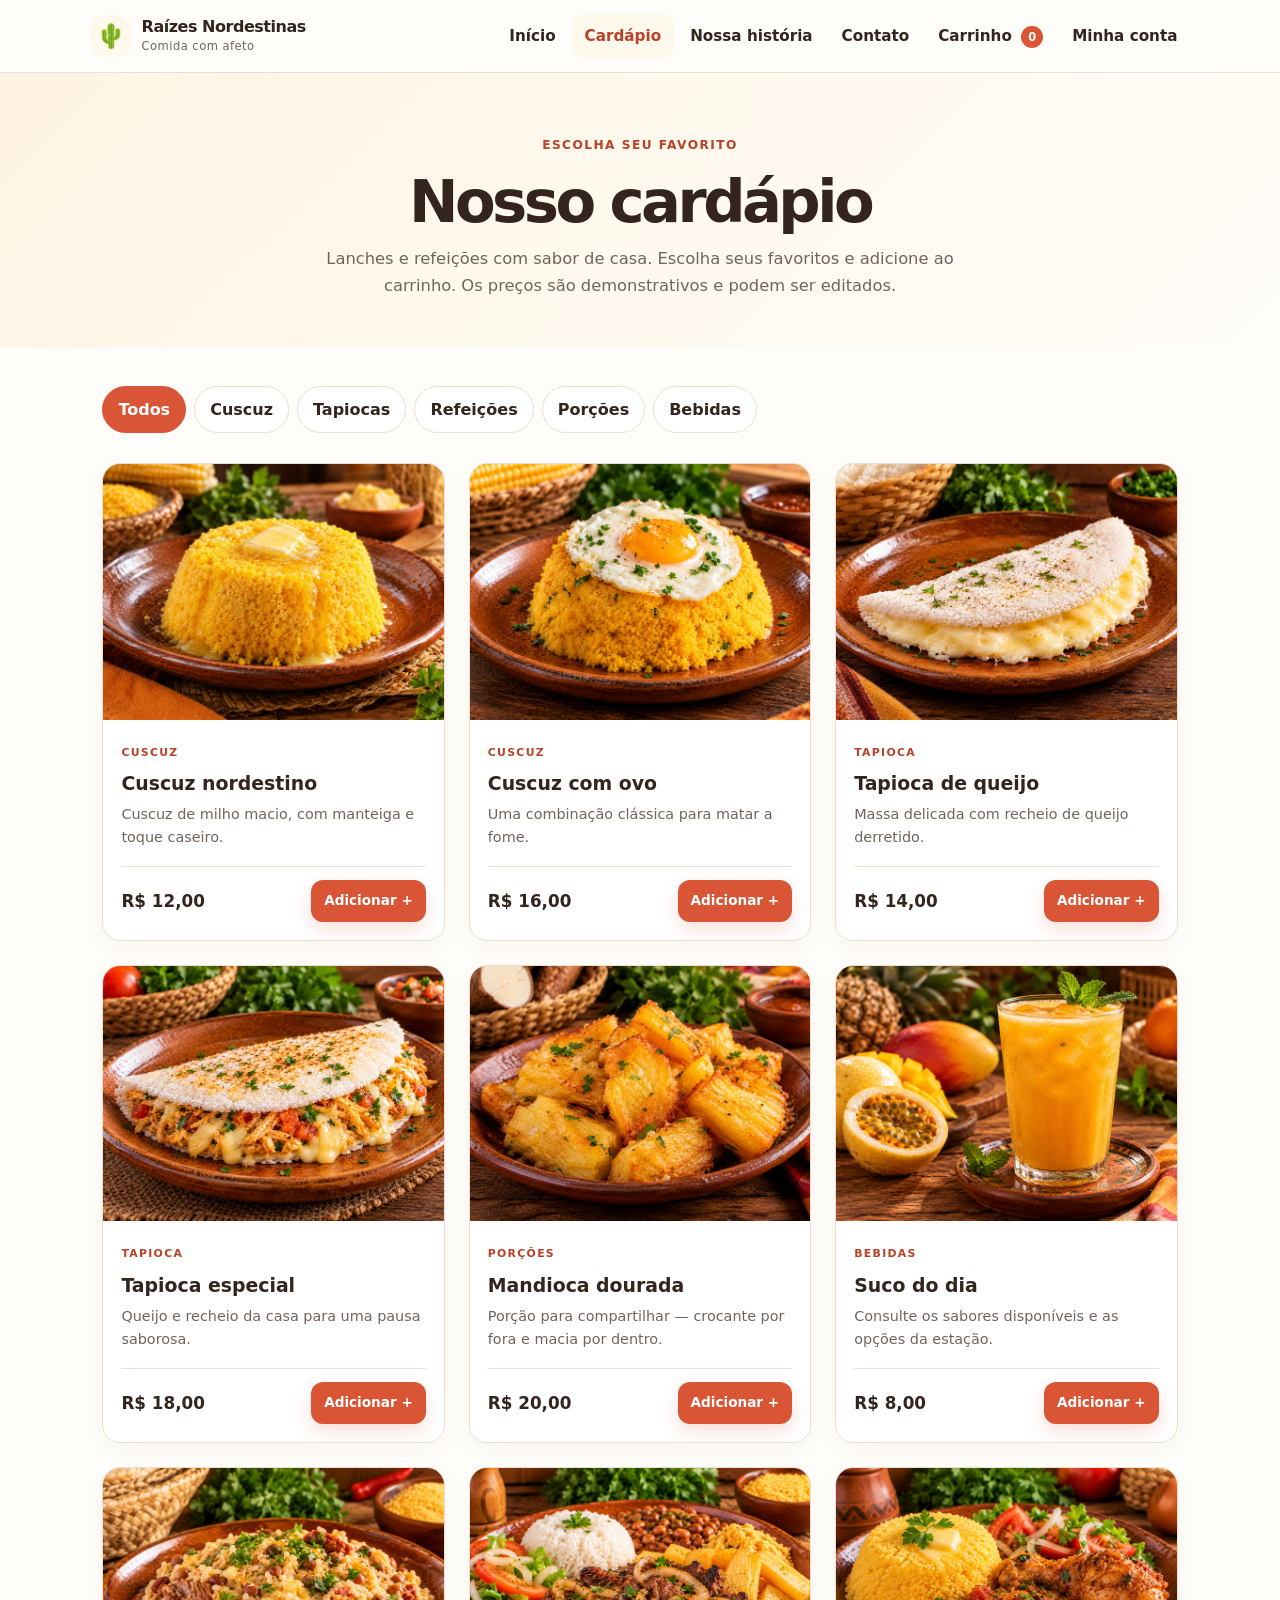
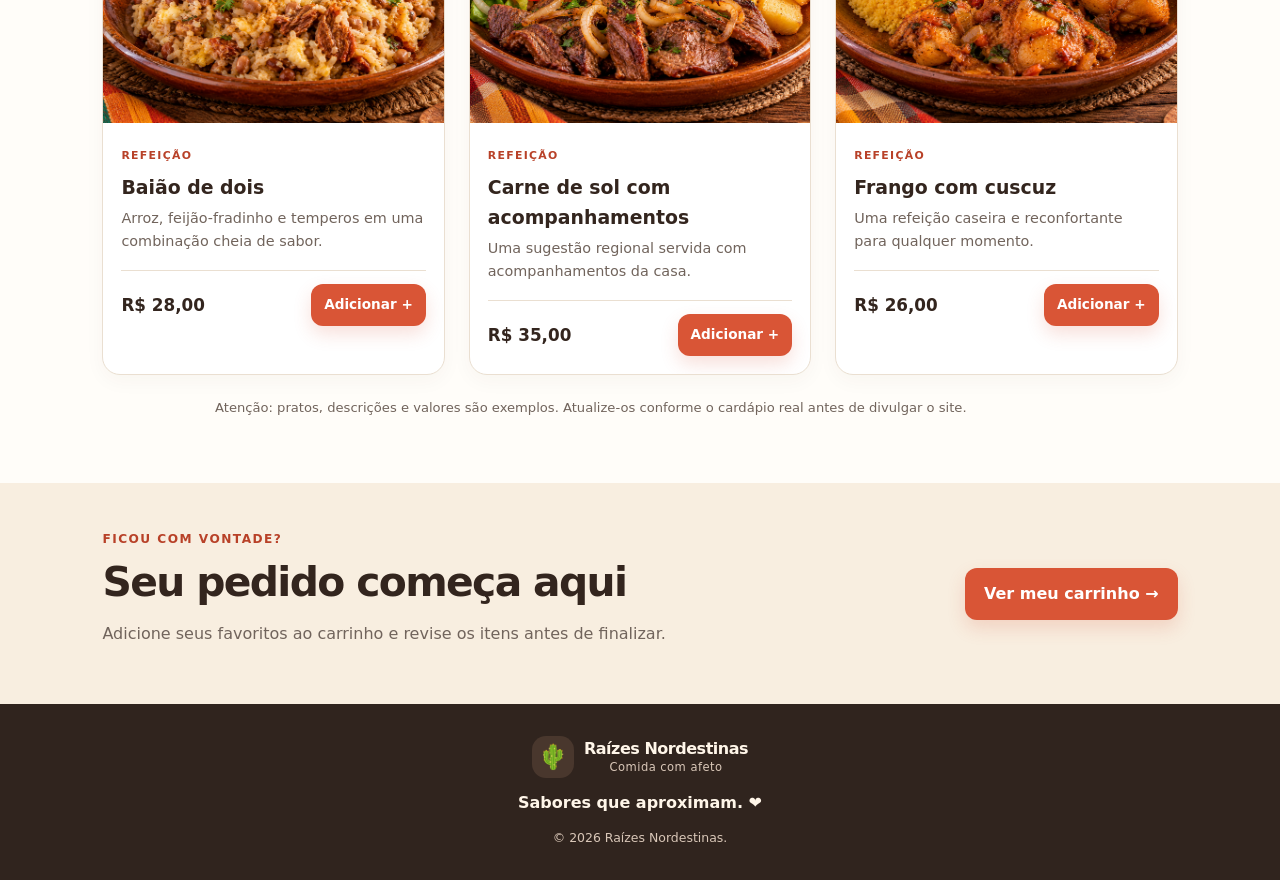
==== cardapio.html @ 8aa953eb "teste de pagamento Projeto final do trabalho teste de pagamento" ====
<!DOCTYPE html>
<html lang="pt-BR">
<head>
  <meta charset="UTF-8"><meta name="viewport" content="width=device-width, initial-scale=1">
  <meta name="description" content="Confira o cardápio de lanches, refeições e sabores nordestinos da Raízes Nordestinas.">
  <title>Cardápio | Raízes Nordestinas</title>
  <link rel="stylesheet" href="CSS/style.css"><script src="JS/script.js" defer></script>
</head>
<body>
  <a class="skip-link" href="#conteudo">Pular para o conteúdo</a>
  <header class="site-header">
    <a class="brand" href="index.html"><span class="brand-mark">🌵</span><span><strong>Raízes Nordestinas</strong><small>Comida com afeto</small></span></a>
    <button class="menu-toggle" aria-label="Abrir menu" aria-expanded="false" aria-controls="site-nav">☰</button>
    <nav class="site-nav" id="site-nav"><a href="index.html">Início</a><a class="active" href="cardapio.html">Cardápio</a><a href="quemsomos.html">Nossa história</a><a href="contato.html">Contato</a><a href="carrinho.html">Carrinho <span class="cart-count" aria-label="itens no carrinho">0</span></a><a href="login.html">Minha conta</a></nav>
  </header>
  <main id="conteudo">
    <section class="page-hero"><span class="eyebrow">Escolha seu favorito</span><h1>Nosso cardápio</h1><p>Lanches e refeições com sabor de casa. Escolha seus favoritos e adicione ao carrinho. Os preços são demonstrativos e podem ser editados.</p></section>
    <section class="menu-section">
      <div class="filter-row" role="group" aria-label="Filtrar itens do cardápio">
        <button class="filter-button active" data-filter="todos">Todos</button>
        <button class="filter-button" data-filter="cuscuz">Cuscuz</button>
        <button class="filter-button" data-filter="tapioca">Tapiocas</button>
        <button class="filter-button" data-filter="refeicoes">Refeições</button><button class="filter-button" data-filter="porcoes">Porções</button>
        <button class="filter-button" data-filter="bebidas">Bebidas</button>
      </div>
      <div class="menu-grid">
        <article class="menu-card" data-category="cuscuz"><div class="menu-art">
    <img
        src="IMAGENS/cardapio/CuscuzManteigaDerretida.png"
        alt="Cuscuz nordestino com manteiga derretida"
        loading="lazy"
    >
</div><div class="menu-card-body"><span class="menu-category">CUSCUZ</span><h2>Cuscuz nordestino</h2><p>Cuscuz de milho macio, com manteiga e toque caseiro.</p><div class="menu-card-bottom"><strong>R$ 12,00</strong><button class="button button-primary add-to-cart" type="button" data-name="Cuscuz nordestino" data-price="12.00">Adicionar +</button></div></div></article>
        <article class="menu-card" data-category="cuscuz"><div class="menu-art">
    <img
        src="IMAGENS/cardapio/CuscuzComOvo.png"
        alt="Cuscuz nordestino com ovo frito por cima"
        loading="lazy"
    >
</div><div class="menu-card-body"><span class="menu-category">CUSCUZ</span><h2>Cuscuz com ovo</h2><p>Uma combinação clássica para matar a fome.</p><div class="menu-card-bottom"><strong>R$ 16,00</strong><button class="button button-primary add-to-cart" type="button" data-name="Cuscuz com ovo" data-price="16.00">Adicionar +</button></div></div></article>
        <article class="menu-card" data-category="tapioca"><div class="menu-art">
    <img
        src="IMAGENS/cardapio/TapiocaRecheada.png"
        alt="Tapioca de queijo"
        loading="lazy"
    >
</div><div class="menu-card-body"><span class="menu-category">TAPIOCA</span><h2>Tapioca de queijo</h2><p>Massa delicada com recheio de queijo derretido.</p><div class="menu-card-bottom"><strong>R$ 14,00</strong><button class="button button-primary add-to-cart" type="button" data-name="Tapioca de queijo" data-price="14.00">Adicionar +</button></div></div></article>
        <article class="menu-card" data-category="tapioca"><div class="menu-art">
    <img
        src="IMAGENS/cardapio/TapiocaEspecial.png"
        alt="Tapioca especial"
        loading="lazy"
    >
</div><div class="menu-card-body"><span class="menu-category">TAPIOCA</span><h2>Tapioca especial</h2><p>Queijo e recheio da casa para uma pausa saborosa.</p><div class="menu-card-bottom"><strong>R$ 18,00</strong><button class="button button-primary add-to-cart" type="button" data-name="Tapioca especial" data-price="18.00">Adicionar +</button></div></div></article>
        <article class="menu-card" data-category="porcoes"><div class="menu-art">
    <img
        src="IMAGENS/cardapio/MandiocaDourada.png"
        alt="Mandioca dourada"
        loading="lazy"
    >
</div><div class="menu-card-body"><span class="menu-category">PORÇÕES</span><h2>Mandioca dourada</h2><p>Porção para compartilhar — crocante por fora e macia por dentro.</p><div class="menu-card-bottom"><strong>R$ 20,00</strong><button class="button button-primary add-to-cart" type="button" data-name="Mandioca dourada" data-price="20.00">Adicionar +</button></div></div></article>
        <article class="menu-card" data-category="bebidas"><div class="menu-art">
    <img
        src="IMAGENS/cardapio/SucoDoDia.png"
        alt="Suco do dia"
        loading="lazy"
    >
</div><div class="menu-card-body"><span class="menu-category">BEBIDAS</span><h2>Suco do dia</h2><p>Consulte os sabores disponíveis e as opções da estação.</p><div class="menu-card-bottom"><strong>R$ 8,00</strong><button class="button button-primary add-to-cart" type="button" data-name="Suco do dia" data-price="8.00">Adicionar +</button></div></div></article>

        <article class="menu-card" data-category="refeicoes"><div class="menu-art">
    <img
        src="IMAGENS/cardapio/BaiãoDeDois.png"
        alt="Baiao de dois com arroz e feijão-fradinho"
        loading="lazy"
    >
</div><div class="menu-card-body"><span class="menu-category">REFEIÇÃO</span><h2>Baião de dois</h2><p>Arroz, feijão-fradinho e temperos em uma combinação cheia de sabor.</p><div class="menu-card-bottom"><strong>R$ 28,00</strong><button class="button button-primary add-to-cart" type="button" data-name="Baião de dois" data-price="28.00">Adicionar +</button></div></div></article>
        <article class="menu-card" data-category="refeicoes"><div class="menu-art">
    <img
        src="IMAGENS/cardapio/CarneDeSol.png"
        alt="Carne de sol com acompanhamentos"
        loading="lazy"
    >
</div><div class="menu-card-body"><span class="menu-category">REFEIÇÃO</span><h2>Carne de sol com acompanhamentos</h2><p>Uma sugestão regional servida com acompanhamentos da casa.</p><div class="menu-card-bottom"><strong>R$ 35,00</strong><button class="button button-primary add-to-cart" type="button" data-name="Carne de sol com acompanhamentos" data-price="35.00">Adicionar +</button></div></div></article>
        <article class="menu-card" data-category="refeicoes"><div class="menu-art">
    <img
        src="IMAGENS/cardapio/FrangoComCuscuz.png"
        alt="Frango com cuscuz"
        loading="lazy"
    >
</div><div class="menu-card-body"><span class="menu-category">REFEIÇÃO</span><h2>Frango com cuscuz</h2><p>Uma refeição caseira e reconfortante para qualquer momento.</p><div class="menu-card-bottom"><strong>R$ 26,00</strong><button class="button button-primary add-to-cart" type="button" data-name="Frango com cuscuz" data-price="26.00">Adicionar +</button></div></div></article>
      </div>
      <p class="menu-disclaimer">Atenção: pratos, descrições e valores são exemplos. Atualize-os conforme o cardápio real antes de divulgar o site.</p>
    </section>
    <section class="order-banner"><div><span class="eyebrow">Ficou com vontade?</span><h2>Seu pedido começa aqui</h2><p>Adicione seus favoritos ao carrinho e revise os itens antes de finalizar.</p></div><a class="button button-primary" href="carrinho.html">Ver meu carrinho →</a></section>
  </main>
  <footer class="site-footer"><a class="brand brand-footer" href="index.html"><span class="brand-mark">🌵</span><span><strong>Raízes Nordestinas</strong><small>Comida com afeto</small></span></a><p>Sabores que aproximam. ❤️</p><small>© <span class="current-year">2026</span> Raízes Nordestinas.</small></footer>
</body>
</html>
---- CSS/style.css ----
/* Raízes Nordestinas — CSS Mobile-First */
:root{--ink:#33251e;--muted:#71645c;--cream:#fff8ed;--paper:#fffdf9;--coral:#d95536;--coral-dark:#b84128;--yellow:#f3bd4f;--green:#526d4d;--line:#eadfd1;--shadow:0 14px 35px rgba(73,43,24,.09)}
*{box-sizing:border-box}
html{scroll-behavior:smooth}
body{margin:0;background:var(--paper);color:var(--ink);font-family:system-ui,-apple-system,BlinkMacSystemFont,"Segoe UI",sans-serif;line-height:1.6}
img{max-width:100%;height:auto}
a{color:inherit}
button,input,textarea,select{font:inherit}
button,a{-webkit-tap-highlight-color:transparent}
a:focus-visible,button:focus-visible,input:focus-visible,textarea:focus-visible,select:focus-visible{outline:3px solid #e6a62d;outline-offset:3px}
.skip-link{position:absolute;left:-9999px;top:0;background:#fff;padding:12px;z-index:100}
.skip-link:focus{left:12px;top:12px}
.site-header{position:relative;z-index:10;display:flex;align-items:center;justify-content:space-between;gap:16px;padding:14px 5%;background:rgba(255,253,249,.97);border-bottom:1px solid var(--line)}
.brand{display:flex;align-items:center;gap:10px;text-decoration:none;min-width:0}
.brand-mark{display:grid;place-items:center;width:42px;height:42px;border-radius:14px;background:var(--cream);font-size:24px}
.brand strong{display:block;font-size:1rem;line-height:1.2;letter-spacing:-.03em}
.brand small{display:block;color:var(--muted);font-size:.72rem;letter-spacing:.04em}
.menu-toggle{display:grid;place-items:center;width:44px;height:44px;border:1px solid var(--line);border-radius:12px;background:white;color:var(--ink);font-size:1.3rem;cursor:pointer}
.site-nav{display:none;position:absolute;top:100%;left:0;right:0;padding:10px 5% 18px;background:var(--paper);border-bottom:1px solid var(--line);box-shadow:var(--shadow)}
.site-nav.open{display:grid;gap:4px}
.site-nav a{text-decoration:none;padding:12px 14px;border-radius:10px;font-size:.95rem;font-weight:650}
.site-nav a:hover,.site-nav a.active{background:var(--cream);color:var(--coral-dark)}
.hero{display:grid;gap:20px;padding:48px 6% 54px;background:radial-gradient(circle at 90% 15%,#f9e6ba 0,transparent 34%),linear-gradient(135deg,#fff8ed,#fffdf9 70%)}
.hero-content{max-width:620px}
.eyebrow{display:inline-block;color:var(--coral-dark);font-size:.76rem;font-weight:800;letter-spacing:.12em;text-transform:uppercase}
.hero h1,.page-hero h1{margin:14px 0;font-size:clamp(2.35rem,10vw,4.6rem);line-height:1.04;letter-spacing:-.06em}
.hero h1 em{color:var(--coral);font-style:normal}
.hero-content>p,.page-hero>p{max-width:550px;color:var(--muted);font-size:1.02rem}
.hero-actions{display:flex;flex-direction:column;align-items:stretch;gap:10px;margin-top:25px}
.button{display:inline-flex;align-items:center;justify-content:center;gap:10px;min-height:48px;padding:12px 18px;border:1px solid transparent;border-radius:12px;text-decoration:none;text-align:center;font-weight:750;cursor:pointer;transition:transform .2s,background .2s}
.button:hover{transform:translateY(-2px)}
.button-primary{background:var(--coral);color:white;box-shadow:0 8px 18px rgba(217,85,54,.18)}
.button-primary:hover{background:var(--coral-dark)}
.button-outline{border-color:#d8c6b4;background:rgba(255,255,255,.65)}
.button-dark{background:var(--ink);color:white}
.hero-note{margin-top:22px;color:var(--muted);font-size:.88rem}
.hero-note span{color:var(--coral)}
.hero-art{position:relative;display:grid;place-items:center;min-height:260px;max-width:480px;width:100%;margin:auto;overflow:hidden;border-radius:35% 35% 28px 28px;background:linear-gradient(145deg,#f6d58d,#e8a05d)}
.sun{position:absolute;top:26px;right:32px;width:74px;height:74px;border-radius:50%;background:#fff0c8}
.plate{position:relative;display:grid;place-items:center;width:min(64vw,245px);aspect-ratio:1;border:12px solid #fff7e8;border-radius:50%;background:#f6e8c9;box-shadow:0 18px 30px #8f4e2533;font-size:clamp(5rem,20vw,8rem)}
.floating-tag{position:absolute;padding:9px 13px;border:1px solid #ffffffa8;border-radius:12px;background:#fffdf3;color:var(--ink);font-size:.8rem;font-weight:750;box-shadow:var(--shadow)}
.tag-one{top:24%;left:5%}.tag-two{right:4%;top:55%}.tag-three{bottom:9%;left:18%}
.section{padding:56px 6%}
.section-light{background:#fff}
.section-heading{text-align:center;max-width:650px;margin:0 auto 30px}
.section-heading h2,.story-strip h2,.about-copy h2,.contact-info h2,.order-banner h2{margin:8px 0 10px;font-size:clamp(1.7rem,6vw,2.55rem);line-height:1.13;letter-spacing:-.04em}
.section-heading p,.story-strip p,.about-copy>p,.contact-info>p,.order-banner p{color:var(--muted)}
.feature-grid{display:grid;grid-template-columns:1fr;gap:15px;max-width:1050px;margin:auto}
.feature-card{padding:24px 22px;border:1px solid var(--line);border-radius:18px;background:var(--paper)}
.food-icon{display:grid;place-items:center;width:58px;height:58px;border-radius:18px;font-size:1.8rem}
.icon-yellow{background:#fff0c7}.icon-coral{background:#ffe0d5}.icon-green{background:#e3ecdc}
.feature-card h3{margin:18px 0 6px;font-size:1.15rem}
.feature-card p{margin:0;color:var(--muted);font-size:.94rem}
.center-action{text-align:center;margin-top:26px}
.story-strip{display:grid;gap:18px;padding:42px 6%;background:#f8eee0}
.story-symbol{display:grid;place-items:center;width:64px;height:64px;border-radius:20px;background:#fff7e7;font-size:2rem}
.story-strip h2{max-width:540px}.story-strip p{max-width:620px;margin-bottom:0}
.text-link,.small-link{color:var(--coral-dark);font-weight:800;text-decoration:none}
.text-link{align-self:center}
.site-footer{display:grid;justify-items:center;gap:12px;padding:28px 6%;background:#30241e;color:#fff6e9;text-align:center}
.brand-footer .brand-mark{background:#49372d}
.brand-footer small{color:#d9c7b8}
.site-footer p{margin:0;font-weight:650}
.site-footer>small{color:#d9c7b8;font-size:.78rem}
.page-hero{padding:46px 6% 40px;text-align:center;background:linear-gradient(135deg,#fff4e3,#fffdf9)}
.page-hero h1{font-size:clamp(2.2rem,9vw,3.7rem)}
.page-hero>p{margin:0 auto;max-width:650px}
.menu-section{padding:28px 5% 55px}
.filter-row{display:flex;gap:8px;overflow-x:auto;padding:4px 0 18px;margin-bottom:12px;scrollbar-width:thin}
.filter-button{flex:0 0 auto;padding:10px 15px;border:1px solid var(--line);border-radius:999px;background:white;color:var(--ink);font-weight:700;cursor:pointer}
.filter-button.active,.filter-button:hover{border-color:var(--coral);background:var(--coral);color:white}
.menu-grid{display:grid;grid-template-columns:1fr;gap:16px}
.menu-card{overflow:hidden;border:1px solid var(--line);border-radius:18px;background:#fff;box-shadow:0 6px 20px rgba(73,43,24,.04)}
.menu-card[hidden]{display:none}
.menu-art{display:grid;place-items:center;min-height:150px;font-size:4.6rem}
.art-yellow{background:#fff0c7}.art-coral{background:#ffe0d5}.art-cream{background:#f8eddb}.art-green{background:#e3ecdc}.art-blue{background:#dcebf0}
.menu-card-body{padding:18px}
.menu-category{font-size:.68rem;font-weight:850;letter-spacing:.12em;color:var(--coral-dark)}
.menu-card h2{margin:5px 0;font-size:1.18rem}
.menu-card p{margin:0 0 17px;color:var(--muted);font-size:.9rem}
.menu-card-bottom{display:flex;align-items:center;justify-content:space-between;gap:10px;flex-wrap:wrap;padding-top:13px;border-top:1px solid var(--line)}
.menu-card-bottom strong{font-size:1.05rem}
.small-link{font-size:.8rem}
.menu-disclaimer{margin:22px auto 0;max-width:850px;color:var(--muted);font-size:.82rem}
.order-banner{display:grid;gap:20px;padding:35px 6%;background:#f8eee0}
.about-layout{display:grid;gap:32px;padding:40px 6% 60px}
.about-art{position:relative;display:grid;place-items:center;min-height:260px;border-radius:24px;background:linear-gradient(145deg,#f6d58d,#e8a05d);overflow:hidden}
.about-sun{position:absolute;top:22px;right:24px;font-size:3rem}
.about-plate{display:grid;place-items:center;width:190px;aspect-ratio:1;border:10px solid #fff7e8;border-radius:50%;background:#f6e8c9;box-shadow:0 18px 30px #8f4e2533;font-size:6rem}
.about-sticker{position:absolute;bottom:15px;left:14px;padding:10px 15px;border-radius:12px;background:#fffdf3;font-weight:800;line-height:1.3;transform:rotate(-5deg)}
.about-copy h2{font-size:clamp(1.8rem,6vw,2.6rem)}
.value-list{display:grid;gap:14px;margin:24px 0}
.value-list>div{display:flex;align-items:flex-start;gap:12px}
.value-list>div>span{display:grid;place-items:center;flex:0 0 42px;height:42px;border-radius:13px;background:var(--cream);font-size:1.35rem}
.value-list p{margin:0;color:var(--muted);font-size:.9rem}
.value-list strong{color:var(--ink)}
.quote-band{padding:38px 6%;background:#f8eee0;text-align:center}
.quote-band p{margin:0 auto 8px;max-width:700px;font-size:clamp(1.4rem,5vw,2rem);font-weight:800;line-height:1.25;letter-spacing:-.03em}
.quote-band span{color:var(--muted);font-size:.9rem}
.contact-layout{display:grid;gap:28px;padding:35px 6% 60px}
.contact-info{padding:10px 0}
.contact-item{display:flex;gap:14px;align-items:flex-start;margin-top:20px}
.contact-item>span{display:grid;place-items:center;flex:0 0 46px;height:46px;border-radius:14px;background:var(--cream);font-size:1.3rem}
.contact-item strong{display:block}
.contact-item p{margin:3px 0 0;color:var(--muted);font-size:.9rem}
.contact-form{display:grid;gap:9px;padding:22px;border:1px solid var(--line);border-radius:20px;background:#fff;box-shadow:var(--shadow)}
.contact-form h2{margin:0;font-size:1.45rem}
.contact-form>p{margin:0 0 8px;color:var(--muted);font-size:.85rem}
.contact-form label{font-size:.87rem;font-weight:750}
.contact-form input,.contact-form textarea,.contact-form select{width:100%;min-height:46px;padding:11px 12px;border:1px solid #d9cec2;border-radius:10px;background:#fffdf9;color:var(--ink)}
.contact-form textarea{resize:vertical}
.contact-form .button{width:100%;margin-top:6px}
.form-feedback{color:var(--green);font-size:.88rem}
@media(min-width:600px){
 .hero{padding-top:62px;padding-bottom:64px}
 .hero-actions{flex-direction:row;align-items:center;flex-wrap:wrap}
 .hero-art{min-height:340px}
 .feature-grid{grid-template-columns:repeat(3,minmax(0,1fr))}
 .menu-grid{grid-template-columns:repeat(2,minmax(0,1fr))}
 .story-strip{grid-template-columns:auto 1fr;align-items:center}
 .story-strip .text-link{grid-column:2}
 .order-banner{grid-template-columns:1fr auto;align-items:center}
 .contact-form{padding:28px}
}
@media(min-width:800px){
 .site-header{padding:14px 7%}
 .menu-toggle{display:none}
 .site-nav{position:static;display:flex;align-items:center;gap:3px;padding:0;border:0;box-shadow:none;background:transparent}
 .site-nav a{padding:10px 13px}
 .hero{grid-template-columns:1.05fr .95fr;align-items:center;gap:38px;padding:72px 8%}
 .hero-art{min-height:390px}
 .section{padding:72px 8%}
 .story-strip{padding:48px 8%;grid-template-columns:auto 1fr auto;gap:24px}
 .story-strip .text-link{grid-column:auto}
 .page-hero{padding:58px 8% 48px}
 .menu-section{padding:35px 8% 65px}
 .menu-grid{grid-template-columns:repeat(3,minmax(0,1fr));gap:20px}
 .menu-art{min-height:170px}
 .order-banner{padding:42px 8%}
 .about-layout{grid-template-columns:.9fr 1.1fr;align-items:center;gap:55px;padding:60px 8% 75px}
 .about-art{min-height:430px}
 .about-plate{width:250px;font-size:8rem}
 .contact-layout{grid-template-columns:1fr 1fr;gap:60px;padding:50px 8% 75px}
 .contact-info{padding:22px 0}
 .site-footer{padding:32px 8%}
}
@media(min-width:1100px){
 .hero{padding-left:max(8%,calc((100% - 1180px)/2));padding-right:max(8%,calc((100% - 1180px)/2))}
 .hero-art{max-width:500px}
 .menu-grid{gap:24px}
}
@media(prefers-reduced-motion:reduce){html{scroll-behavior:auto}*,*::before,*::after{transition:none!important}}

/* Carrinho e pedidos — Mobile-First */
.cart-count{display:inline-grid;place-items:center;min-width:22px;height:22px;padding:0 5px;margin-left:4px;border-radius:999px;background:var(--coral);color:#fff;font-size:.72rem;font-weight:800}
.menu-card-bottom{display:flex;flex-wrap:wrap;align-items:center;justify-content:space-between;gap:10px}
.menu-card-bottom .button{min-height:40px;padding:9px 12px;font-size:.85rem}
.cart-page{max-width:1000px;margin:0 auto;padding:28px 5% 60px}
.cart-list{display:grid;gap:12px;margin:20px 0}
.cart-item{display:grid;grid-template-columns:1fr auto;gap:12px;align-items:center;padding:16px;border:1px solid var(--line);border-radius:16px;background:#fff}
.cart-item h2{margin:0;font-size:1rem}
.cart-item p{margin:4px 0 0;color:var(--muted);font-size:.88rem}
.cart-controls{display:flex;align-items:center;justify-content:flex-end;gap:8px;flex-wrap:wrap}
.qty-btn,.remove-btn{min-width:36px;min-height:36px;border:1px solid var(--line);border-radius:10px;background:var(--cream);cursor:pointer;font-weight:800}
.remove-btn{padding:0 10px;color:var(--coral-dark)}
.cart-summary{padding:20px;border-radius:18px;background:var(--cream)}
.summary-line{display:flex;justify-content:space-between;gap:14px;padding:7px 0}
.summary-total{margin-top:8px;padding-top:14px;border-top:1px solid var(--line);font-size:1.2rem;font-weight:850}
.checkout-form{display:grid;gap:12px;margin-top:20px}
.checkout-form label{display:grid;gap:6px;font-weight:700;font-size:.9rem}
.checkout-form input,.checkout-form textarea,.checkout-form select{width:100%;min-height:46px;padding:11px 12px;border:1px solid #d9c9b8;border-radius:10px;background:#fff}
.empty-cart{padding:32px 20px;border:1px dashed #d8c6b4;border-radius:16px;text-align:center}
.empty-cart p{color:var(--muted)}
.cart-notice{margin:12px 0;color:var(--green);font-weight:700}
@media(min-width:560px){.cart-item{grid-template-columns:minmax(0,1fr) auto}.checkout-form{grid-template-columns:1fr 1fr}.checkout-form .full-width{grid-column:1/-1}}
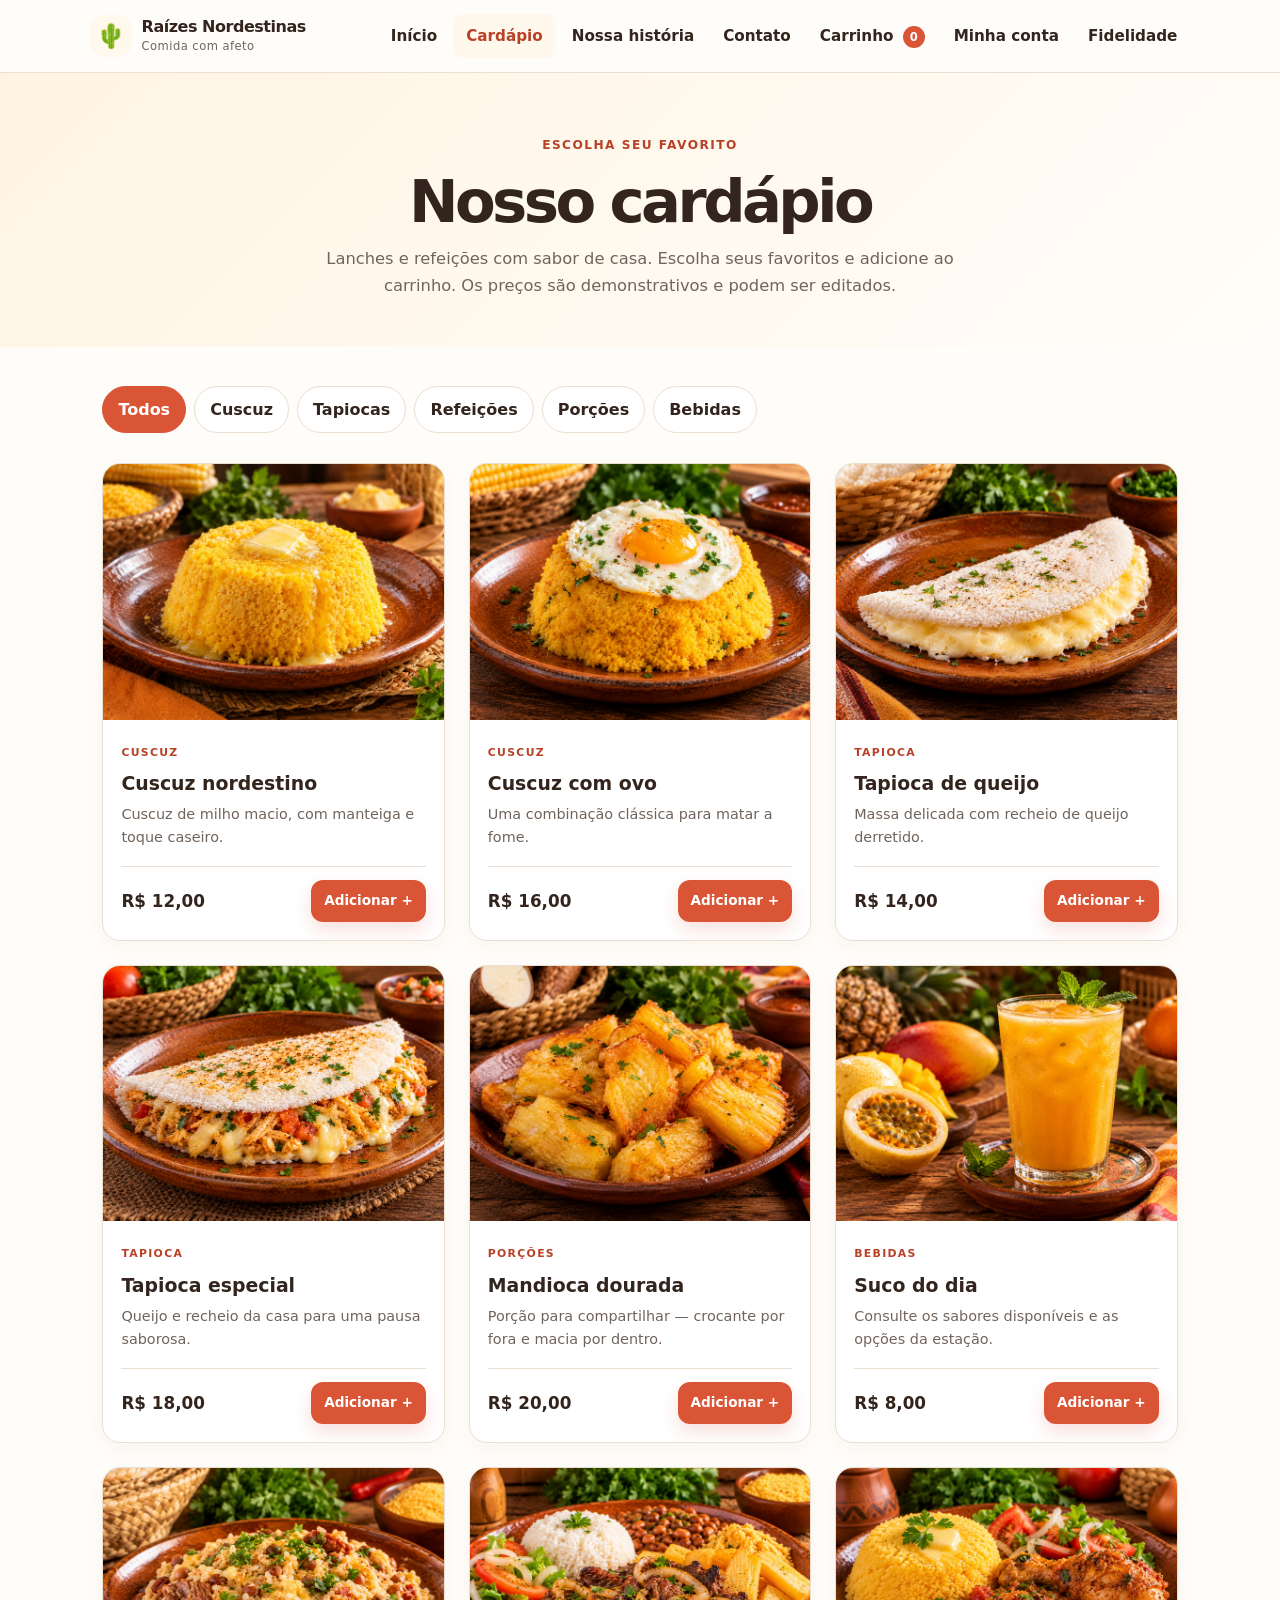
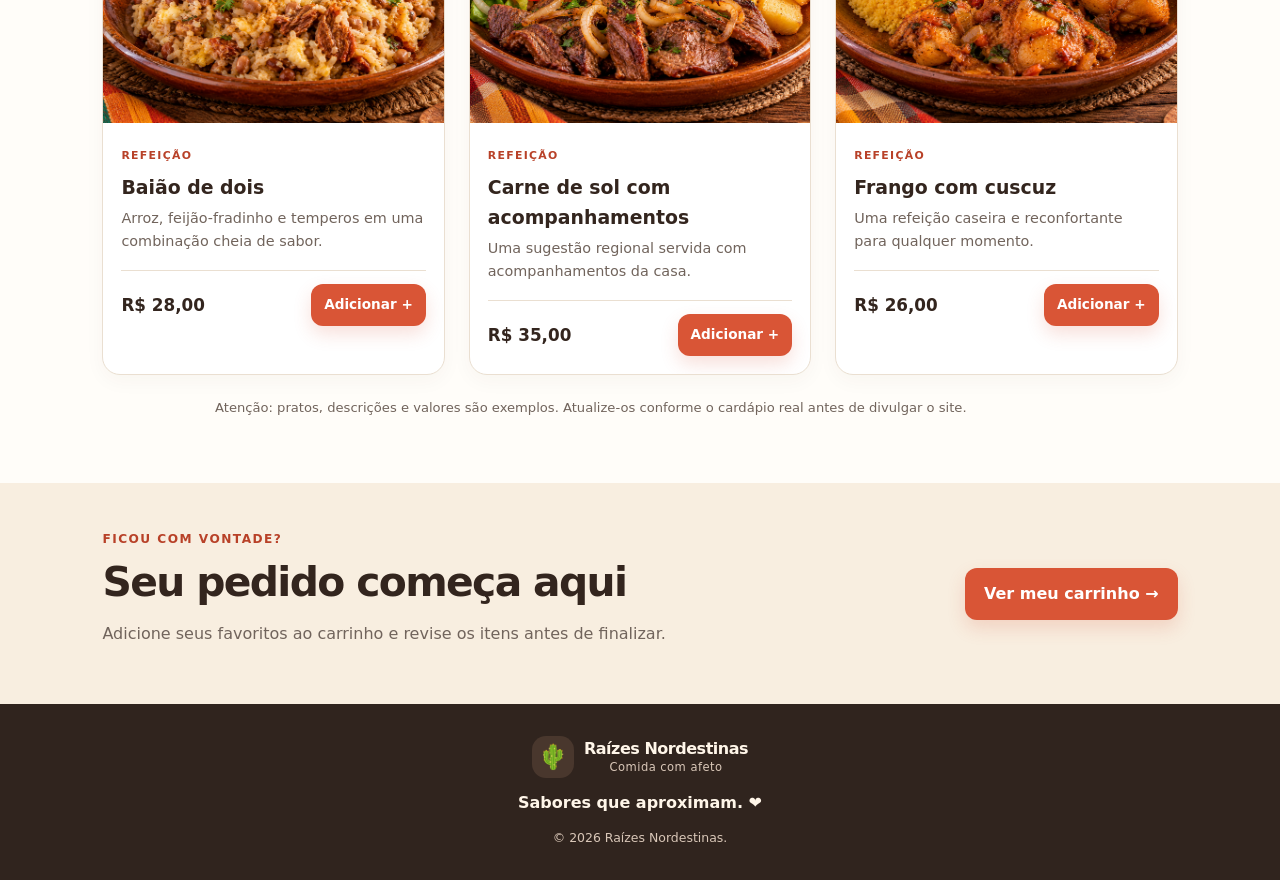
==== commit 8e9b5973: "cupom de fidelidade" ====
--- a/cardapio.html
+++ b/cardapio.html
@@ -11,7 +11,8 @@
   <header class="site-header">
     <a class="brand" href="index.html"><span class="brand-mark">🌵</span><span><strong>Raízes Nordestinas</strong><small>Comida com afeto</small></span></a>
     <button class="menu-toggle" aria-label="Abrir menu" aria-expanded="false" aria-controls="site-nav">☰</button>
-    <nav class="site-nav" id="site-nav"><a href="index.html">Início</a><a class="active" href="cardapio.html">Cardápio</a><a href="quemsomos.html">Nossa história</a><a href="contato.html">Contato</a><a href="carrinho.html">Carrinho <span class="cart-count" aria-label="itens no carrinho">0</span></a><a href="login.html">Minha conta</a></nav>
+    <nav class="site-nav" id="site-nav"><a href="index.html">Início</a><a class="active" href="cardapio.html">Cardápio</a><a href="quemsomos.html">Nossa história</a><a href="contato.html">Contato</a><a href="carrinho.html">Carrinho <span class="cart-count" aria-label="itens no carrinho">0</span></a><a href="login.html">Minha conta</a>
+    <a href="fidelidade.html">Fidelidade</a></nav>
   </header>
   <main id="conteudo">
     <section class="page-hero"><span class="eyebrow">Escolha seu favorito</span><h1>Nosso cardápio</h1><p>Lanches e refeições com sabor de casa. Escolha seus favoritos e adicione ao carrinho. Os preços são demonstrativos e podem ser editados.</p></section>
